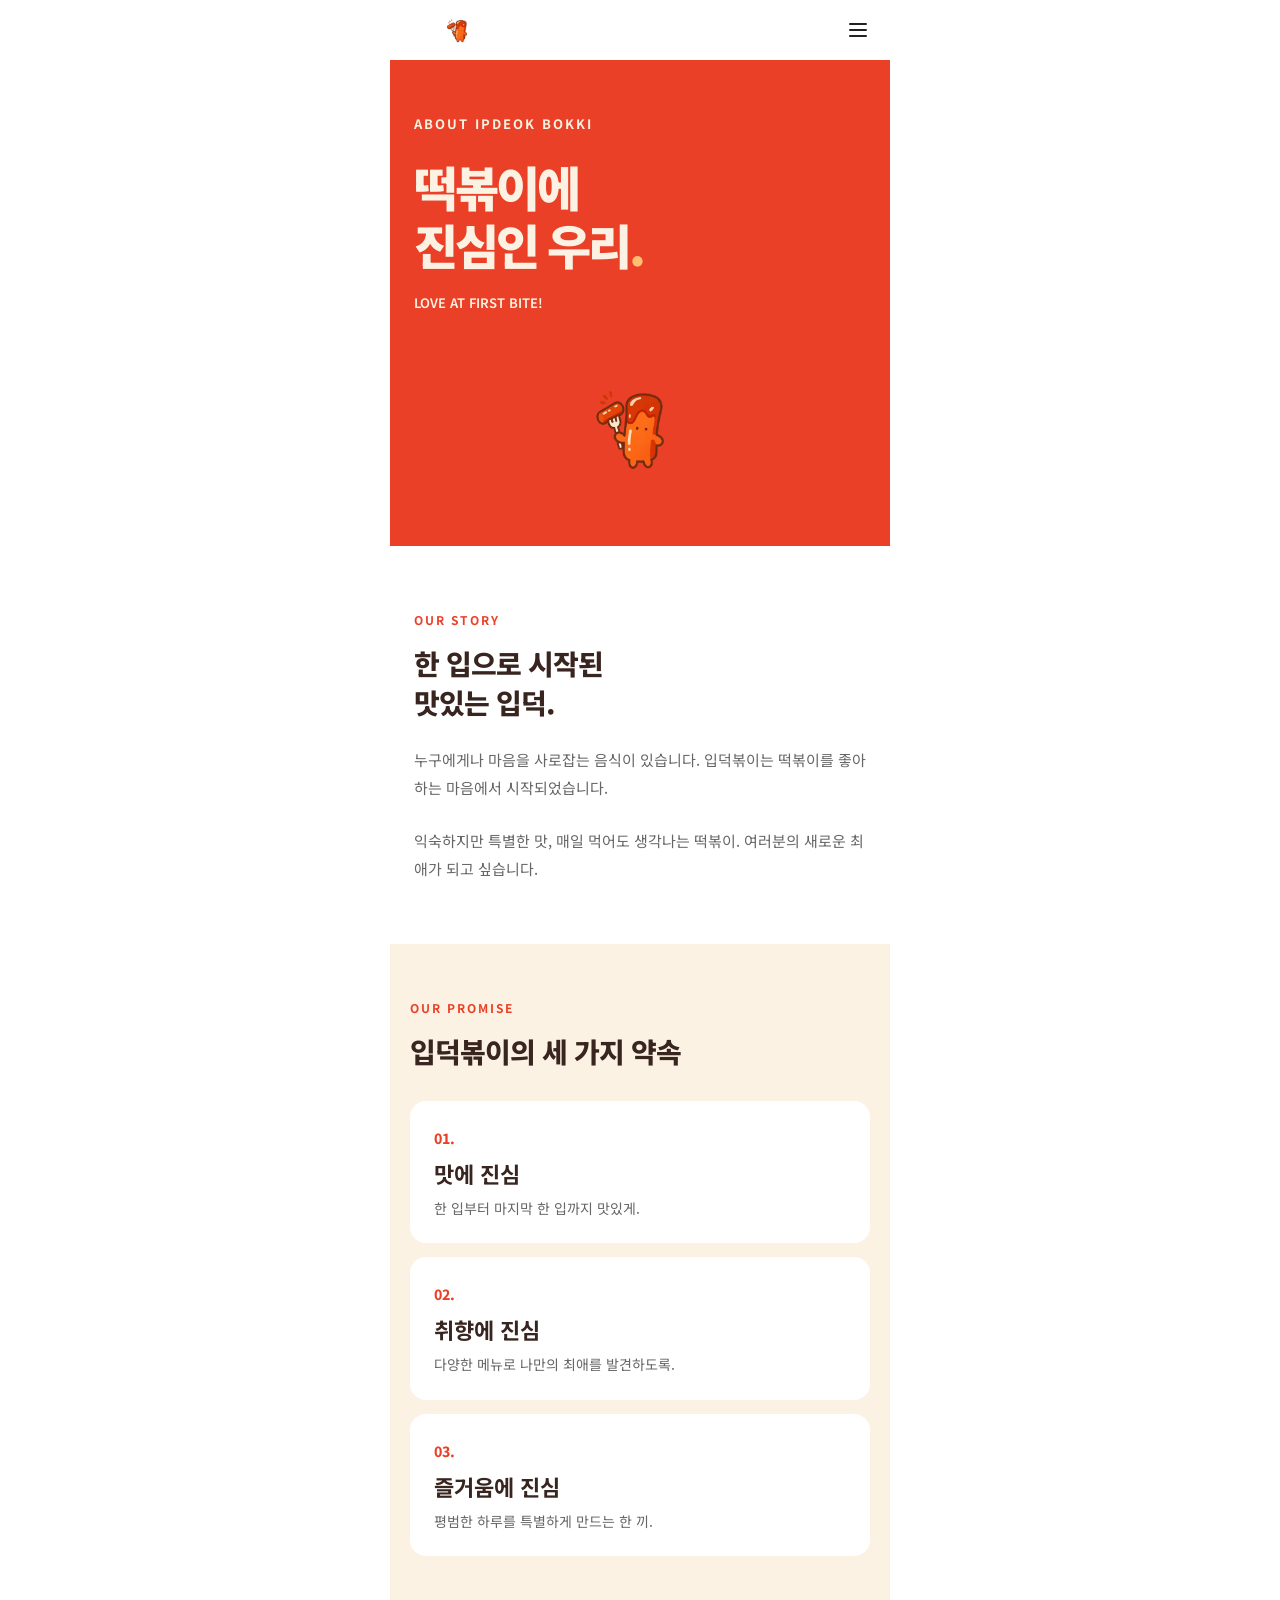
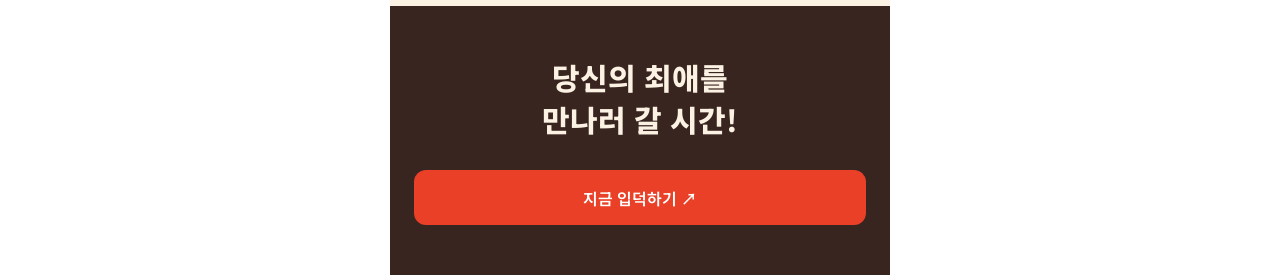
==== sub/about/about.html @ 7345237f "11_25_기본" ====
<!DOCTYPE html>
<html lang="ko">
<head>
    <meta charset="UTF-8">
    <meta name="viewport" content="width=device-width, initial-scale=1.0">
    <title>입덕볶이 | 브랜드 소개</title>
    <link rel="stylesheet" href="../../CSS/style.css">
    <link rel="stylesheet" href="CSS/about.css">
</head>
<body>

<div class="wrap">

    <header class="header">
        <a href="../../index.html" class="logo">
            <img src="../../img/logo.png" alt="입덕볶이">
        </a>

        <input type="checkbox" id="menu-toggle" class="menu-toggle">

        <label for="menu-toggle" class="menu-btn">
            <svg width="24" height="24" viewBox="0 0 24 24"
                fill="none" stroke="currentColor" stroke-width="2"
                stroke-linecap="round">
                <path d="M4 6h16M4 12h16M4 18h16"/>
            </svg>
        </label>

        <label for="menu-toggle" class="menu-overlay"></label>

        <nav class="side-menu">
            <div class="side-menu-header">
                <h2>메뉴</h2>
                <label for="menu-toggle" class="close-btn">✕</label>
            </div>

                <ul class="side-menu-list">
                <li><a href="../about/about.html">소개</a></li>
                <li><a href="../community/community.html">커뮤니티</a></li>
                <li><a href="../login/login.html">로그인</a></li>
                </ul>
            
        </nav>
    </header>

    <main class="about-main">

        <section class="about-hero">
            <span>ABOUT IPDEOK BOKKI</span>
            <h1>떡볶이에<br>진심인 우리<span>.</span></h1>
            <p>LOVE AT FIRST BITE!</p>
            <img src="../../img/logo.png" alt="입덕볶이">
        </section>

        <section class="about-story">
            <span class="about-label">OUR STORY</span>
            <h2>한 입으로 시작된<br>맛있는 입덕.</h2>

            <p>
                누구에게나 마음을 사로잡는 음식이 있습니다.
                입덕볶이는 떡볶이를 좋아하는 마음에서
                시작되었습니다.
            </p>

            <p>
                익숙하지만 특별한 맛,
                매일 먹어도 생각나는 떡볶이.
                여러분의 새로운 최애가 되고 싶습니다.
            </p>
        </section>

        <section class="about-values">
            <span class="about-label">OUR PROMISE</span>
            <h2>입덕볶이의 세 가지 약속</h2>

            <article class="value-card">
                <span>01.</span>
                <h3>맛에 진심</h3>
                <p>한 입부터 마지막 한 입까지 맛있게.</p>
            </article>

            <article class="value-card">
                <span>02.</span>
                <h3>취향에 진심</h3>
                <p>다양한 메뉴로 나만의 최애를 발견하도록.</p>
            </article>

            <article class="value-card">
                <span>03.</span>
                <h3>즐거움에 진심</h3>
                <p>평범한 하루를 특별하게 만드는 한 끼.</p>
            </article>
        </section>

        <section class="about-bottom">
            <h2>당신의 최애를<br>만나러 갈 시간!</h2>
            <a href="../lists/lists.html">지금 입덕하기 ↗</a>
        </section>

    </main>

</div>

</body>
</html>
---- CSS/style.css ----
@import url('https://fonts.googleapis.com/css2?family=Noto+Sans+KR:wght@100..900&display=swap');

/* 글로벌 설정 */

* {
    margin: 0;
    padding: 0;
    box-sizing: border-box;
    font-family: 'Noto Sans KR', sans-serif;
}

body {
    background-color: #FFFFFF;
    color: #222222;
}

a {
    text-decoration: none;
    color: inherit;
}

button {
    border: none;
    background: none;
    cursor: pointer;
    color: inherit;
}

.wrap {
    width: 100%;
    max-width: 500px;
    margin: 0 auto;
    background-color: #FFFFFF;
}

main {
    padding: 0 20px;
}

.section-title {
    font-size: 30px;
    font-weight: 700;
    text-align: center;
}


/* 헤더 */

.header {
    width: 100%;
    height: 60px;
    padding: 0 20px;
    display: flex;
    justify-content: space-between;
    align-items: center;
}

.logo {
    display: flex;
    align-items: center;
}

.logo img {
    display: block;
    width: 100px;
    max-height: 45px;
    object-fit: contain;
}

.menu-btn {
    display: flex;
    align-items: center;
    justify-content: center;
}


/* 히어로 섹션 */

.hero-img {
    width: 100%;
    height: 500px;
    background-color: #D9D9D9;
    background-image: url("../img/hero.jpg");
    background-size: cover;
    background-position: center;
}

.order-wrap {
    padding: 28px 30px 0;
    display: flex;
    flex-direction: column;
    gap: 24px;
}

.delivery-btn,
.phone-btn,
.coupon-btn {
    height: 60px;
    border-radius: 16px;
    display: flex;
    justify-content: center;
    align-items: center;
    color: #FFFFFF;
    font-size: 20px;
    font-weight: 500;
}

.delivery-btn {
    width: 100%;
    background-color: #EA4028;
}

.order-row {
    display: flex;
    gap: 16px;
}

.phone-btn,
.coupon-btn {
    flex: 1;
    background-color: #FF9B40;
}


/* 공통 탭 메뉴 */

.tab-wrap {
    display: flex;
    justify-content: center;
    gap: 12px;
    margin-top: 24px;
}

.tab {
    padding: 8px 14px;
    border: 1px solid #999999;
    border-radius: 30px;
    font-size: 13px;
    font-weight: 400;
    color: #858585;
    white-space: nowrap;
}

.tab.active {
    background-color: #EA4028;
    border-color: #EA4028;
    color: #FFFFFF;
}


/* 추천 메뉴 섹션 */

.recommend-section {
    margin-top: 48px;
    padding: 60px 0 65px;
    background-color: #FCF2E3;
    overflow: hidden;
}

.recommend-slider {
    display: flex;
    align-items: flex-start;
    justify-content: center;
    gap: 18px;
    margin-top: 32px;
    padding-bottom: 45px;
    overflow: hidden;
}

.recommend-card {
    position: relative;
    flex-shrink: 0;
    width: 61%;
    aspect-ratio: 164 / 202;
    padding: 22px 10px;
    border-radius: 16px;
    color: #FFFFFF;
    text-align: center;
}

.best-card {
    margin-top: 28px;
    background-color: #EA4028;
    box-shadow: 0 4px 5px #00000025;
}

.side-card {
    background-color: #FF9B40;
}

.recommend-card h3 {
    font-size: 18px;
    font-weight: 600;
}

.recommend-card p {
    font-size: 16px;
    font-weight: 400;
}

.recommend-btn {
    display: inline-flex;
    align-items: center;
    justify-content: center;
    margin-top: 20px;
    padding: 6px 28px;
    border: 1px solid #FFFFFF;
    border-radius: 30px;
    font-size: 13px;
}

.recommend-img {
    position: absolute;
    bottom: -35px;
    left: 50%;
    transform: translateX(-50%);
    width: 54%;
    aspect-ratio: 1 / 1;
    background-color: #D9D9D9;
    background-size: contain;
    background-position: center;
    background-repeat: no-repeat;
}

.recommend-img1 {
    background-image: url("../img/recommend1.png");
}

.recommend-img2 {
    background-image: url("../img/recommend2.png");
}

.recommend-img3 {
    background-image: url("../img/recommend3.png");
}


/* 메뉴 섹션 */

.menu-section {
    padding: 48px 20px 0;
}

.menu-grid {
    display: grid;
    grid-template-columns: repeat(2, minmax(0, 1fr));
    column-gap: 16px;
    row-gap: 30px;
    margin-top: 50px;
}

.menu-item {
    display: flex;
    flex-direction: column;
    align-items: center;
    text-align: center;
}

.menu-img {
    width: 100%;
    aspect-ratio: 140 / 173;
    border-radius: 16px;
    background-color: #D9D9D9;
    background-size: contain;
    background-position: center;
    background-repeat: no-repeat;
}

.menu-img1 {
    background-image: url("../img/menu1.png");
}

.menu-img2 {
    background-image: url("../img/menu2.png");
}

.menu-img3 {
    background-image: url("../img/menu3.png");
}

.menu-img4 {
    background-image: url("../img/menu4.png");
}

.menu-item h3 {
    margin-top: 16px;
    font-size: 14px;
    font-weight: 600;
}


/* 이벤트 섹션 */

.event-section {
    padding: 0 10px 60px;
    margin-top: 100px;
}

.event-description {
    margin-top: 12px;
    margin-bottom: 20px;
    font-size: 14px;
    font-weight: 400;
    color: #666666;
    text-align: center;
}

.event-tabs {
    display: flex;
    height: 60px;
    border-top: 1px solid #D9D9D9;
    border-bottom: 1px solid #D9D9D9;
}

.event-tab {
    flex: 1;
    font-size: 13px;
    color: #858585;
}

.event-tab.active {
    color: #222222;
    font-weight: 600;
}

.event-card {
    margin: 26px 20px 0;
    border: 1px solid #D9D9D9;
    border-radius: 16px;
    overflow: hidden;
}

.event-img {
    width: 100%;
    aspect-ratio: 280 / 225;
    background-color: #D9D9D9;
    background-image: url("../img/event1.png");
    background-size: cover;
    background-position: center;
}

.event-content {
    padding: 14px;
}

.event-category {
    font-size: 13px;
    color: #666666;
}

.event-title {
    margin-top: 5px;
    font-size: 14px;
    font-weight: 600;
    line-height: 1.5;
    display: -webkit-box;
    -webkit-line-clamp: 2;
    line-clamp: 2;
    -webkit-box-orient: vertical;
    overflow: hidden;
}

.event-date {
    margin-top: 24px;
    font-size: 12px;
    font-weight: 300;
    color: #858585;
}

/* 모서리 디테일 수정 */

.hero-img {
    border-radius: 0;
}

.delivery-btn,
.phone-btn,
.coupon-btn {
    border-radius: 16px;
}

.recommend-section {
    border-radius: 0;
}

.recommend-card {
    border-radius: 16px;
}

.recommend-img {
    border-radius: 0;
}

.menu-img {
    border-radius: 16px;
}

.tab,
.recommend-btn {
    border-radius: 30px;
}

.event-card {
    border-radius: 16px;
    overflow: hidden;
}

.event-img {
    border-radius: 16px 16px 0 0;
}


/* 햄버거 슬라이드 메뉴 */

.menu-toggle {
    position: absolute;
    opacity: 0;
    width: 1px;
    height: 1px;
}

.menu-btn {
    cursor: pointer;
}

.menu-overlay {
    position: fixed;
    top: 0;
    left: 50%;
    transform: translateX(-50%);
    width: 100%;
    max-width: 500px;
    height: 100dvh;
    background-color: rgba(0, 0, 0, 0.4);
    opacity: 0;
    visibility: hidden;
    transition: 0.3s ease;
    z-index: 100;
}

.side-menu {
    position: fixed;
    top: 0;
    right: max(0px, calc((100vw - 500px) / 2));
    width: 66.667%;
    max-width: 333.333px;
    height: 100dvh;
    background-color: #FFFFFF;
    transform: translateX(100%);
    visibility: hidden;
    transition: transform 0.3s ease, visibility 0.3s;
    z-index: 101;
    overflow-y: auto;
}

.menu-toggle:checked ~ .menu-overlay {
    opacity: 1;
    visibility: visible;
}

.menu-toggle:checked ~ .side-menu {
    transform: translateX(0);
    visibility: visible;
}

.side-menu-header {
    height: 60px;
    padding: 0 20px;
    display: flex;
    align-items: center;
    justify-content: space-between;
    border-bottom: 1px solid #E7E7E7;
}

.side-menu-header h2 {
    font-size: 20px;
    font-weight: 600;
}

.close-btn {
    display: flex;
    align-items: center;
    cursor: pointer;
}

.side-menu-list {
    list-style: none;
    padding: 0 20px;
}

.side-menu-list li {
    border-bottom: 1px solid #E7E7E7;
}

.side-menu-list a {
    display: block;
    padding: 22px 0;
    font-size: 16px;
    font-weight: 500;
}

body:has(.menu-toggle:checked) {
    overflow: hidden;
}

.hero-img,
.recommend-img,
.menu-img,
.event-img {
    background-color: transparent;
}
---- sub/about/CSS/about.css ----
.about-main {
    padding: 0;
}

.about-hero {
    padding: 50px 24px 40px;
    background-color: #EA4028;
    color: #FCF2E3;
}

.about-hero > span {
    font-size: 13px;
    font-weight: 700;
    letter-spacing: 2px;
}

.about-hero h1 {
    margin-top: 24px;
    font-size: 48px;
    line-height: 1.2;
    font-weight: 900;
    letter-spacing: -3px;
}

.about-hero h1 span {
    color: #FFBE70;
}

.about-hero p {
    margin-top: 20px;
    font-size: 13px;
    font-weight: 600;
}

.about-hero img {
    display: block;
    width: 65%;
    max-width: 230px;
    margin: 40px auto 0;
    object-fit: contain;
}

.about-story {
    padding: 60px 24px;
}

.about-label {
    font-size: 12px;
    font-weight: 700;
    letter-spacing: 2px;
    color: #EA4028;
}

.about-story h2,
.about-values h2 {
    margin-top: 14px;
    font-size: 28px;
    line-height: 1.4;
    font-weight: 800;
    letter-spacing: -1px;
    color: #392520;
}

.about-story p {
    margin-top: 24px;
    font-size: 15px;
    line-height: 1.9;
    color: #666666;
}

.about-values {
    padding: 50px 20px;
    background-color: #FCF2E3;
}

.about-values h2 {
    margin-bottom: 30px;
}

.value-card {
    margin-top: 14px;
    padding: 24px;
    background-color: #FFFFFF;
    border-radius: 16px;
}

.value-card > span {
    font-size: 14px;
    font-weight: 800;
    color: #EA4028;
}

.value-card h3 {
    margin-top: 8px;
    font-size: 22px;
    color: #392520;
}

.value-card p {
    margin-top: 8px;
    font-size: 14px;
    line-height: 1.6;
    color: #666666;
}

.about-bottom {
    padding: 50px 24px;
    background-color: #392520;
    color: #FCF2E3;
    text-align: center;
}

.about-bottom h2 {
    font-size: 30px;
    font-weight: 800;
    line-height: 1.4;
}

.about-bottom a {
    display: flex;
    justify-content: center;
    align-items: center;
    height: 55px;
    margin-top: 30px;
    border-radius: 12px;
    background-color: #EA4028;
    color: #FFFFFF;
    font-weight: 600;
}
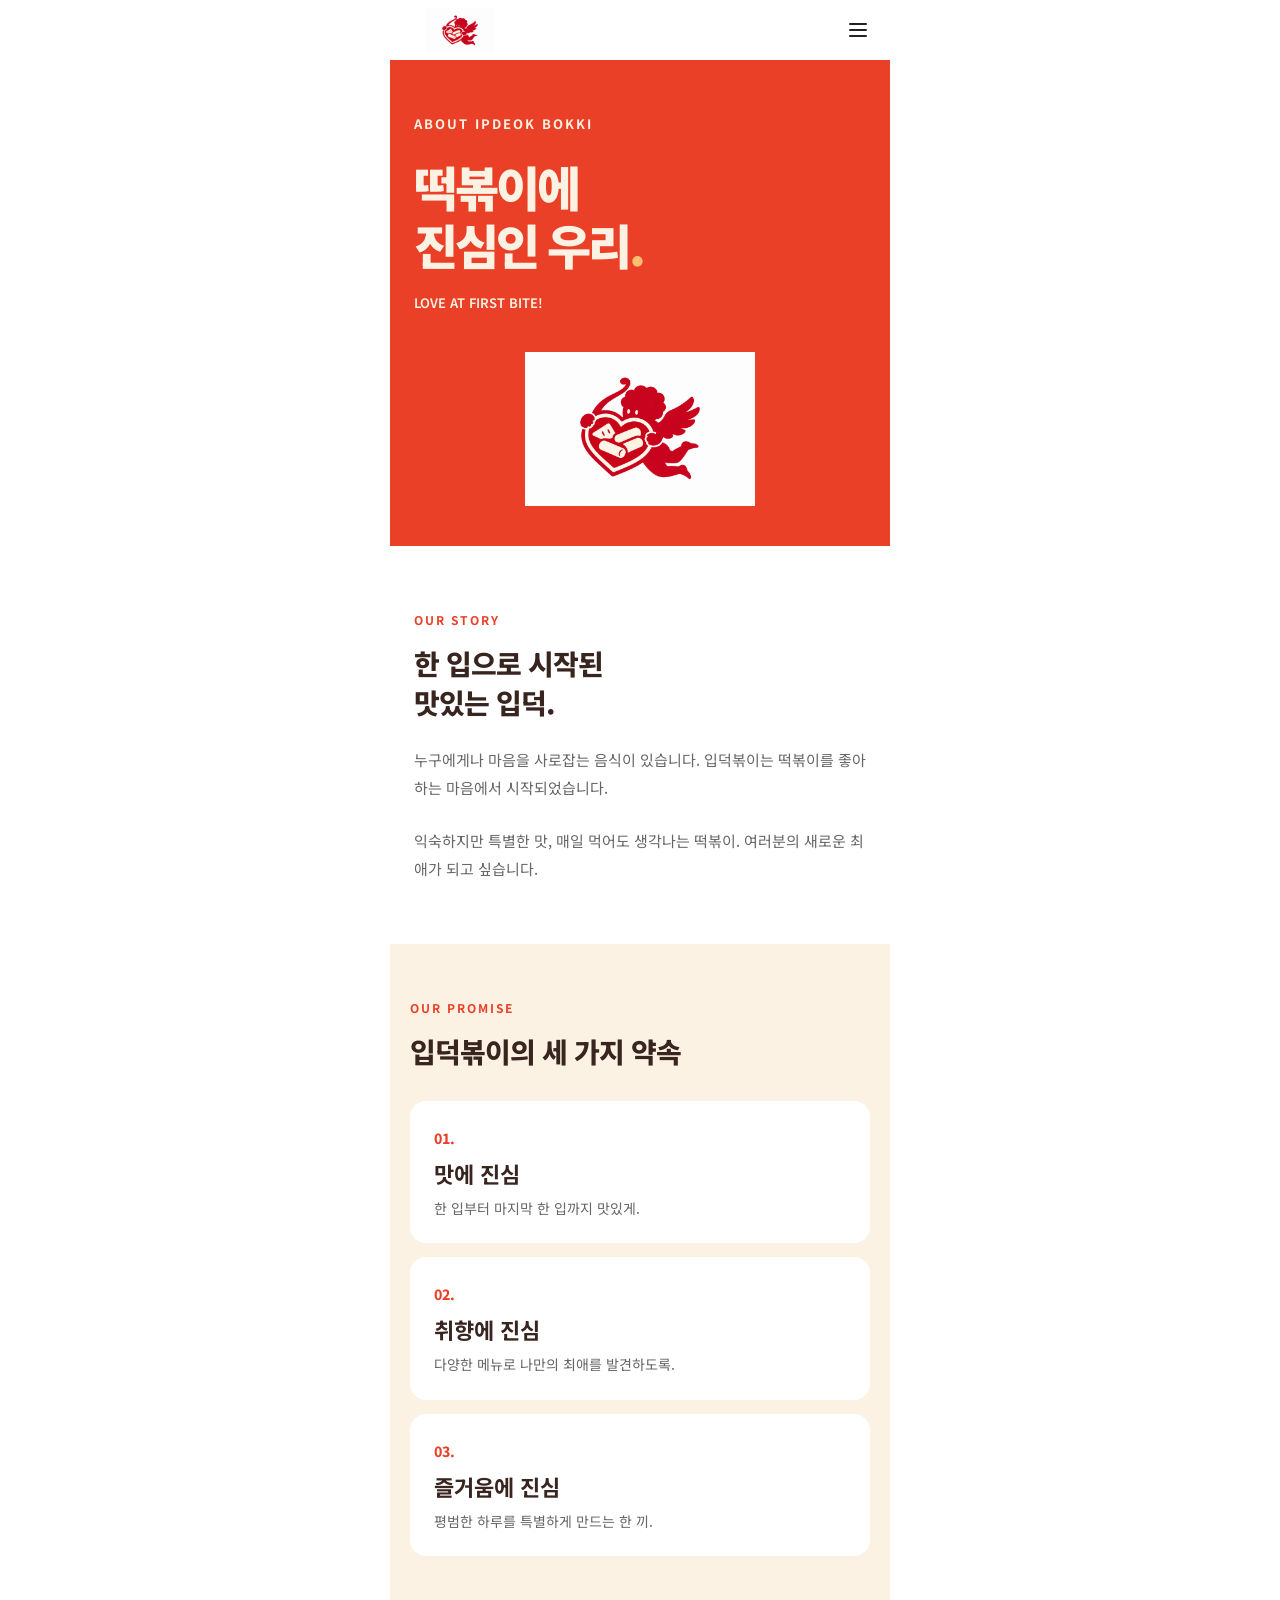
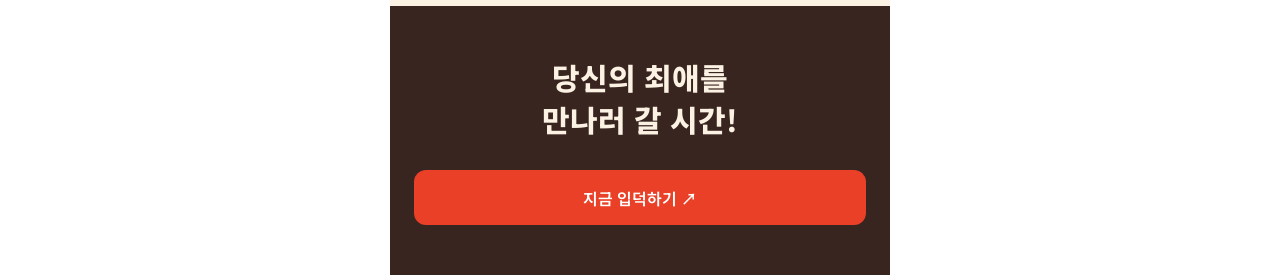
==== commit ff99b3b8: "11_26" ====
--- a/sub/about/about.html
+++ b/sub/about/about.html
@@ -7,6 +7,7 @@
     <title>입덕볶이 | 브랜드 소개</title>
     <link rel="stylesheet" href="../../CSS/style.css">
     <link rel="stylesheet" href="CSS/about.css">
+<script src="../../JS/auth.js"></script>
 </head>
 <body>
 
